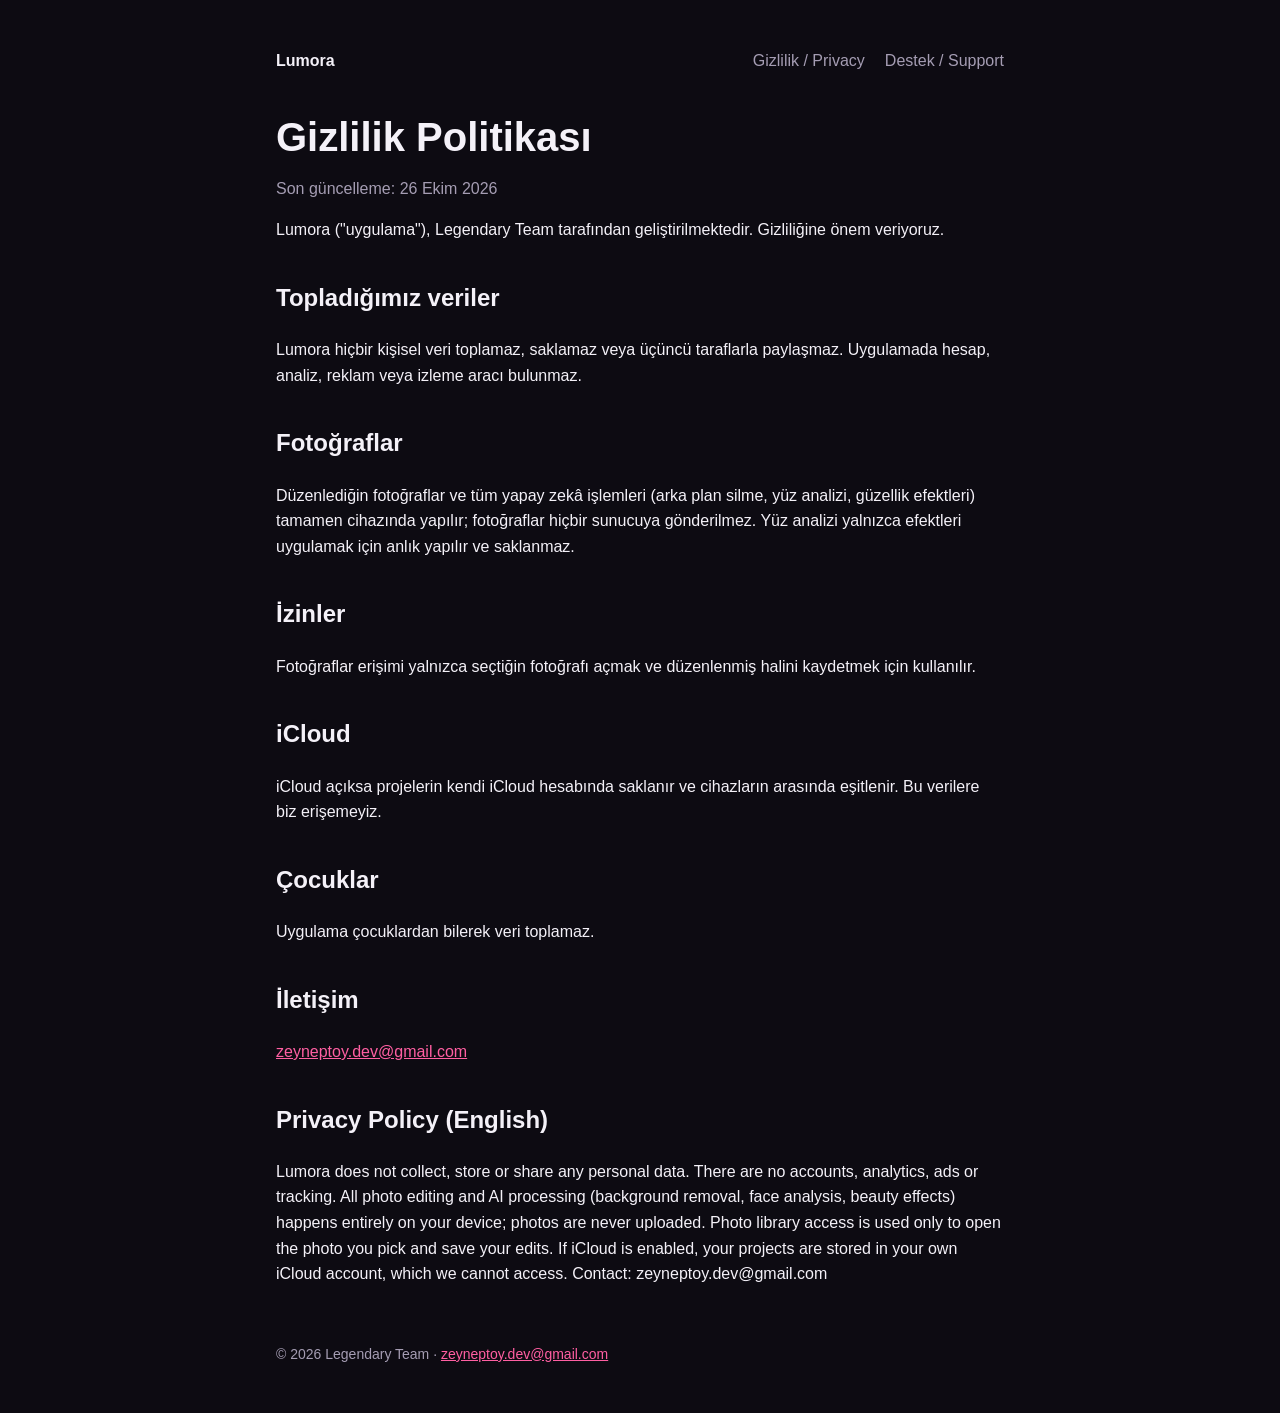
==== privacy.html @ 52e2d131 "Add Lumora website with privacy and support pages Co-Authored-By: Claude Opus 5.5 <noreply@anthropic" ====
<!doctype html><html lang="tr"><head><meta charset="utf-8"><meta name="viewport" content="width=device-width,initial-scale=1"><title>Lumora Gizlilik Politikası</title><link rel="stylesheet" href="/style.css"></head><body><main><nav><a href="/">Lumora</a><a href="/privacy.html">Gizlilik / Privacy</a><a href="/support.html">Destek / Support</a></nav>
<h1>Gizlilik Politikası</h1><p class="muted">Son güncelleme: 26 Ekim 2026</p>
<p>Lumora ("uygulama"), Legendary Team tarafından geliştirilmektedir. Gizliliğine önem veriyoruz.</p>
<h2>Topladığımız veriler</h2><p>Lumora hiçbir kişisel veri toplamaz, saklamaz veya üçüncü taraflarla paylaşmaz. Uygulamada hesap, analiz, reklam veya izleme aracı bulunmaz.</p>
<h2>Fotoğraflar</h2><p>Düzenlediğin fotoğraflar ve tüm yapay zekâ işlemleri (arka plan silme, yüz analizi, güzellik efektleri) tamamen cihazında yapılır; fotoğraflar hiçbir sunucuya gönderilmez. Yüz analizi yalnızca efektleri uygulamak için anlık yapılır ve saklanmaz.</p>
<h2>İzinler</h2><p>Fotoğraflar erişimi yalnızca seçtiğin fotoğrafı açmak ve düzenlenmiş halini kaydetmek için kullanılır.</p>
<h2>iCloud</h2><p>iCloud açıksa projelerin kendi iCloud hesabında saklanır ve cihazların arasında eşitlenir. Bu verilere biz erişemeyiz.</p>
<h2>Çocuklar</h2><p>Uygulama çocuklardan bilerek veri toplamaz.</p>
<h2>İletişim</h2><p><a href="mailto:zeyneptoy.dev@gmail.com">zeyneptoy.dev@gmail.com</a></p>
<h2>Privacy Policy (English)</h2>
<p>Lumora does not collect, store or share any personal data. There are no accounts, analytics, ads or tracking. All photo editing and AI processing (background removal, face analysis, beauty effects) happens entirely on your device; photos are never uploaded. Photo library access is used only to open the photo you pick and save your edits. If iCloud is enabled, your projects are stored in your own iCloud account, which we cannot access. Contact: zeyneptoy.dev@gmail.com</p>
<footer>© 2026 Legendary Team · <a href="mailto:zeyneptoy.dev@gmail.com">zeyneptoy.dev@gmail.com</a></footer></main></body></html>
---- style.css ----
:root{--bg:#0d0b12;--fg:#f4f1f8;--muted:#a59db3;--accent:#ff5fa2;--card:#17141f}
*{box-sizing:border-box}body{margin:0;background:var(--bg);color:var(--fg);font:16px/1.6 -apple-system,BlinkMacSystemFont,"Segoe UI",sans-serif}
main{max-width:760px;margin:0 auto;padding:48px 16px}a{color:var(--accent)}
nav{display:flex;gap:20px;margin-bottom:40px;flex-wrap:wrap}nav a{text-decoration:none;color:var(--muted)}nav a:first-child{color:var(--fg);font-weight:700;margin-right:auto}
h1{font-size:40px;line-height:1.15;margin:0 0 12px}h2{margin-top:36px}.muted{color:var(--muted)}
.grid{display:grid;grid-template-columns:repeat(auto-fit,minmax(200px,1fr));gap:12px;margin-top:28px}.card{background:var(--card);border-radius:14px;padding:18px}
footer{margin-top:56px;color:var(--muted);font-size:14px}
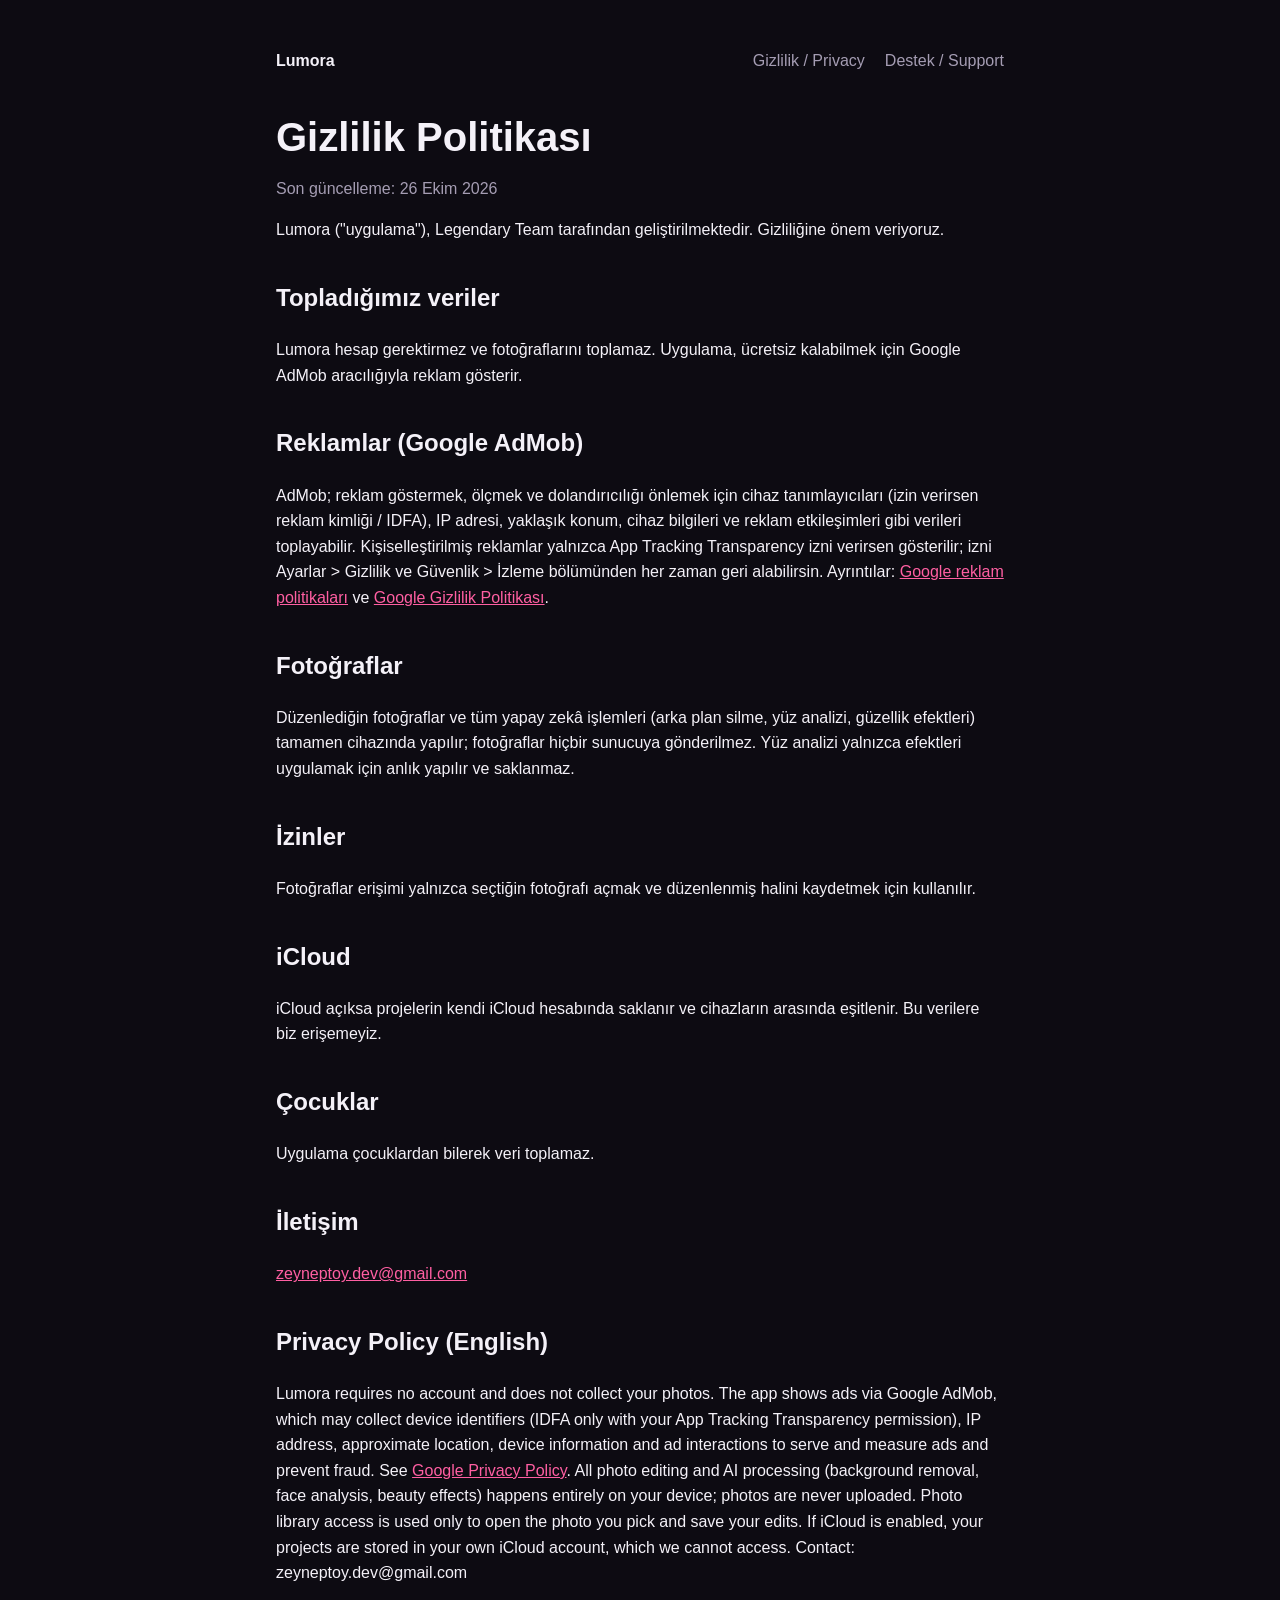
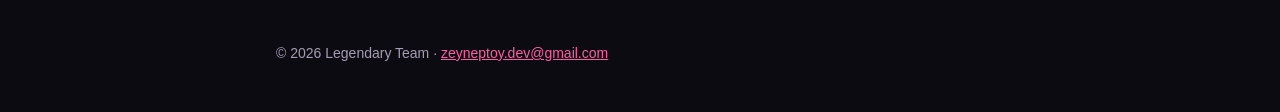
==== commit 65ff01bb: "Describe AdMob data use in privacy policy Co-Authored-By: Claude Opus 5.5 <noreply@anthropic.com>" ====
--- a/privacy.html
+++ b/privacy.html
@@ -1,12 +1,13 @@
 <!doctype html><html lang="tr"><head><meta charset="utf-8"><meta name="viewport" content="width=device-width,initial-scale=1"><title>Lumora Gizlilik Politikası</title><link rel="stylesheet" href="/style.css"></head><body><main><nav><a href="/">Lumora</a><a href="/privacy.html">Gizlilik / Privacy</a><a href="/support.html">Destek / Support</a></nav>
 <h1>Gizlilik Politikası</h1><p class="muted">Son güncelleme: 26 Ekim 2026</p>
 <p>Lumora ("uygulama"), Legendary Team tarafından geliştirilmektedir. Gizliliğine önem veriyoruz.</p>
-<h2>Topladığımız veriler</h2><p>Lumora hiçbir kişisel veri toplamaz, saklamaz veya üçüncü taraflarla paylaşmaz. Uygulamada hesap, analiz, reklam veya izleme aracı bulunmaz.</p>
+<h2>Topladığımız veriler</h2><p>Lumora hesap gerektirmez ve fotoğraflarını toplamaz. Uygulama, ücretsiz kalabilmek için Google AdMob aracılığıyla reklam gösterir.</p>
+<h2>Reklamlar (Google AdMob)</h2><p>AdMob; reklam göstermek, ölçmek ve dolandırıcılığı önlemek için cihaz tanımlayıcıları (izin verirsen reklam kimliği / IDFA), IP adresi, yaklaşık konum, cihaz bilgileri ve reklam etkileşimleri gibi verileri toplayabilir. Kişiselleştirilmiş reklamlar yalnızca App Tracking Transparency izni verirsen gösterilir; izni Ayarlar &gt; Gizlilik ve Güvenlik &gt; İzleme bölümünden her zaman geri alabilirsin. Ayrıntılar: <a href="https://policies.google.com/technologies/ads">Google reklam politikaları</a> ve <a href="https://policies.google.com/privacy">Google Gizlilik Politikası</a>.</p>
 <h2>Fotoğraflar</h2><p>Düzenlediğin fotoğraflar ve tüm yapay zekâ işlemleri (arka plan silme, yüz analizi, güzellik efektleri) tamamen cihazında yapılır; fotoğraflar hiçbir sunucuya gönderilmez. Yüz analizi yalnızca efektleri uygulamak için anlık yapılır ve saklanmaz.</p>
 <h2>İzinler</h2><p>Fotoğraflar erişimi yalnızca seçtiğin fotoğrafı açmak ve düzenlenmiş halini kaydetmek için kullanılır.</p>
 <h2>iCloud</h2><p>iCloud açıksa projelerin kendi iCloud hesabında saklanır ve cihazların arasında eşitlenir. Bu verilere biz erişemeyiz.</p>
 <h2>Çocuklar</h2><p>Uygulama çocuklardan bilerek veri toplamaz.</p>
 <h2>İletişim</h2><p><a href="mailto:zeyneptoy.dev@gmail.com">zeyneptoy.dev@gmail.com</a></p>
 <h2>Privacy Policy (English)</h2>
-<p>Lumora does not collect, store or share any personal data. There are no accounts, analytics, ads or tracking. All photo editing and AI processing (background removal, face analysis, beauty effects) happens entirely on your device; photos are never uploaded. Photo library access is used only to open the photo you pick and save your edits. If iCloud is enabled, your projects are stored in your own iCloud account, which we cannot access. Contact: zeyneptoy.dev@gmail.com</p>
+<p>Lumora requires no account and does not collect your photos. The app shows ads via Google AdMob, which may collect device identifiers (IDFA only with your App Tracking Transparency permission), IP address, approximate location, device information and ad interactions to serve and measure ads and prevent fraud. See <a href="https://policies.google.com/privacy">Google Privacy Policy</a>. All photo editing and AI processing (background removal, face analysis, beauty effects) happens entirely on your device; photos are never uploaded. Photo library access is used only to open the photo you pick and save your edits. If iCloud is enabled, your projects are stored in your own iCloud account, which we cannot access. Contact: zeyneptoy.dev@gmail.com</p>
 <footer>© 2026 Legendary Team · <a href="mailto:zeyneptoy.dev@gmail.com">zeyneptoy.dev@gmail.com</a></footer></main></body></html>
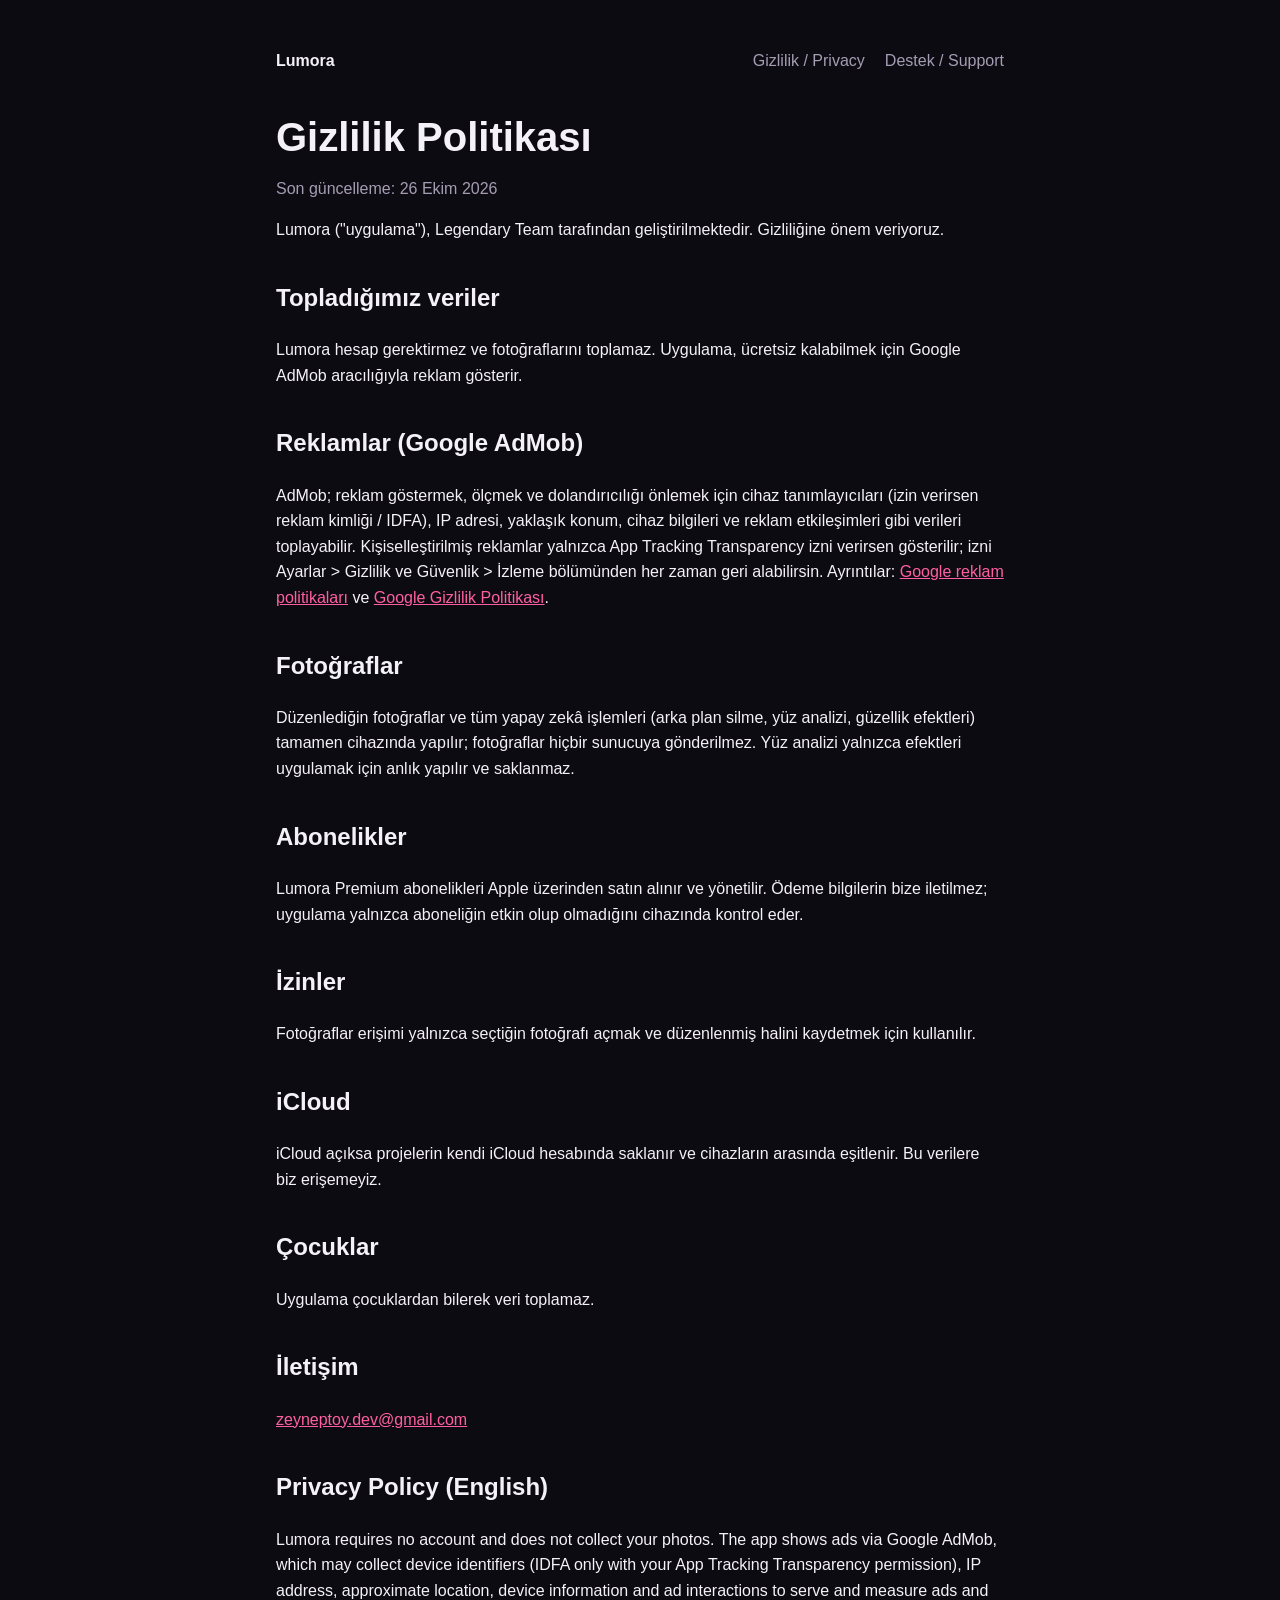
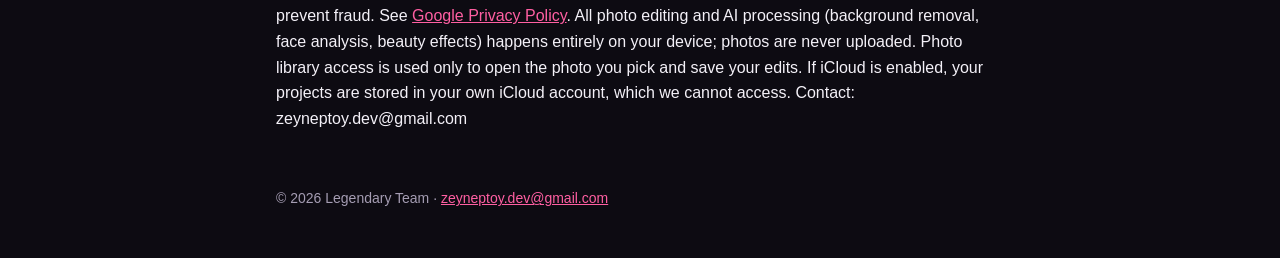
==== commit fc213176: "Mention subscriptions in privacy policy Co-Authored-By: Claude Opus 5.5 <noreply@anthropic.com>" ====
--- a/privacy.html
+++ b/privacy.html
@@ -4,6 +4,7 @@
 <h2>Topladığımız veriler</h2><p>Lumora hesap gerektirmez ve fotoğraflarını toplamaz. Uygulama, ücretsiz kalabilmek için Google AdMob aracılığıyla reklam gösterir.</p>
 <h2>Reklamlar (Google AdMob)</h2><p>AdMob; reklam göstermek, ölçmek ve dolandırıcılığı önlemek için cihaz tanımlayıcıları (izin verirsen reklam kimliği / IDFA), IP adresi, yaklaşık konum, cihaz bilgileri ve reklam etkileşimleri gibi verileri toplayabilir. Kişiselleştirilmiş reklamlar yalnızca App Tracking Transparency izni verirsen gösterilir; izni Ayarlar &gt; Gizlilik ve Güvenlik &gt; İzleme bölümünden her zaman geri alabilirsin. Ayrıntılar: <a href="https://policies.google.com/technologies/ads">Google reklam politikaları</a> ve <a href="https://policies.google.com/privacy">Google Gizlilik Politikası</a>.</p>
 <h2>Fotoğraflar</h2><p>Düzenlediğin fotoğraflar ve tüm yapay zekâ işlemleri (arka plan silme, yüz analizi, güzellik efektleri) tamamen cihazında yapılır; fotoğraflar hiçbir sunucuya gönderilmez. Yüz analizi yalnızca efektleri uygulamak için anlık yapılır ve saklanmaz.</p>
+<h2>Abonelikler</h2><p>Lumora Premium abonelikleri Apple üzerinden satın alınır ve yönetilir. Ödeme bilgilerin bize iletilmez; uygulama yalnızca aboneliğin etkin olup olmadığını cihazında kontrol eder.</p>
 <h2>İzinler</h2><p>Fotoğraflar erişimi yalnızca seçtiğin fotoğrafı açmak ve düzenlenmiş halini kaydetmek için kullanılır.</p>
 <h2>iCloud</h2><p>iCloud açıksa projelerin kendi iCloud hesabında saklanır ve cihazların arasında eşitlenir. Bu verilere biz erişemeyiz.</p>
 <h2>Çocuklar</h2><p>Uygulama çocuklardan bilerek veri toplamaz.</p>
